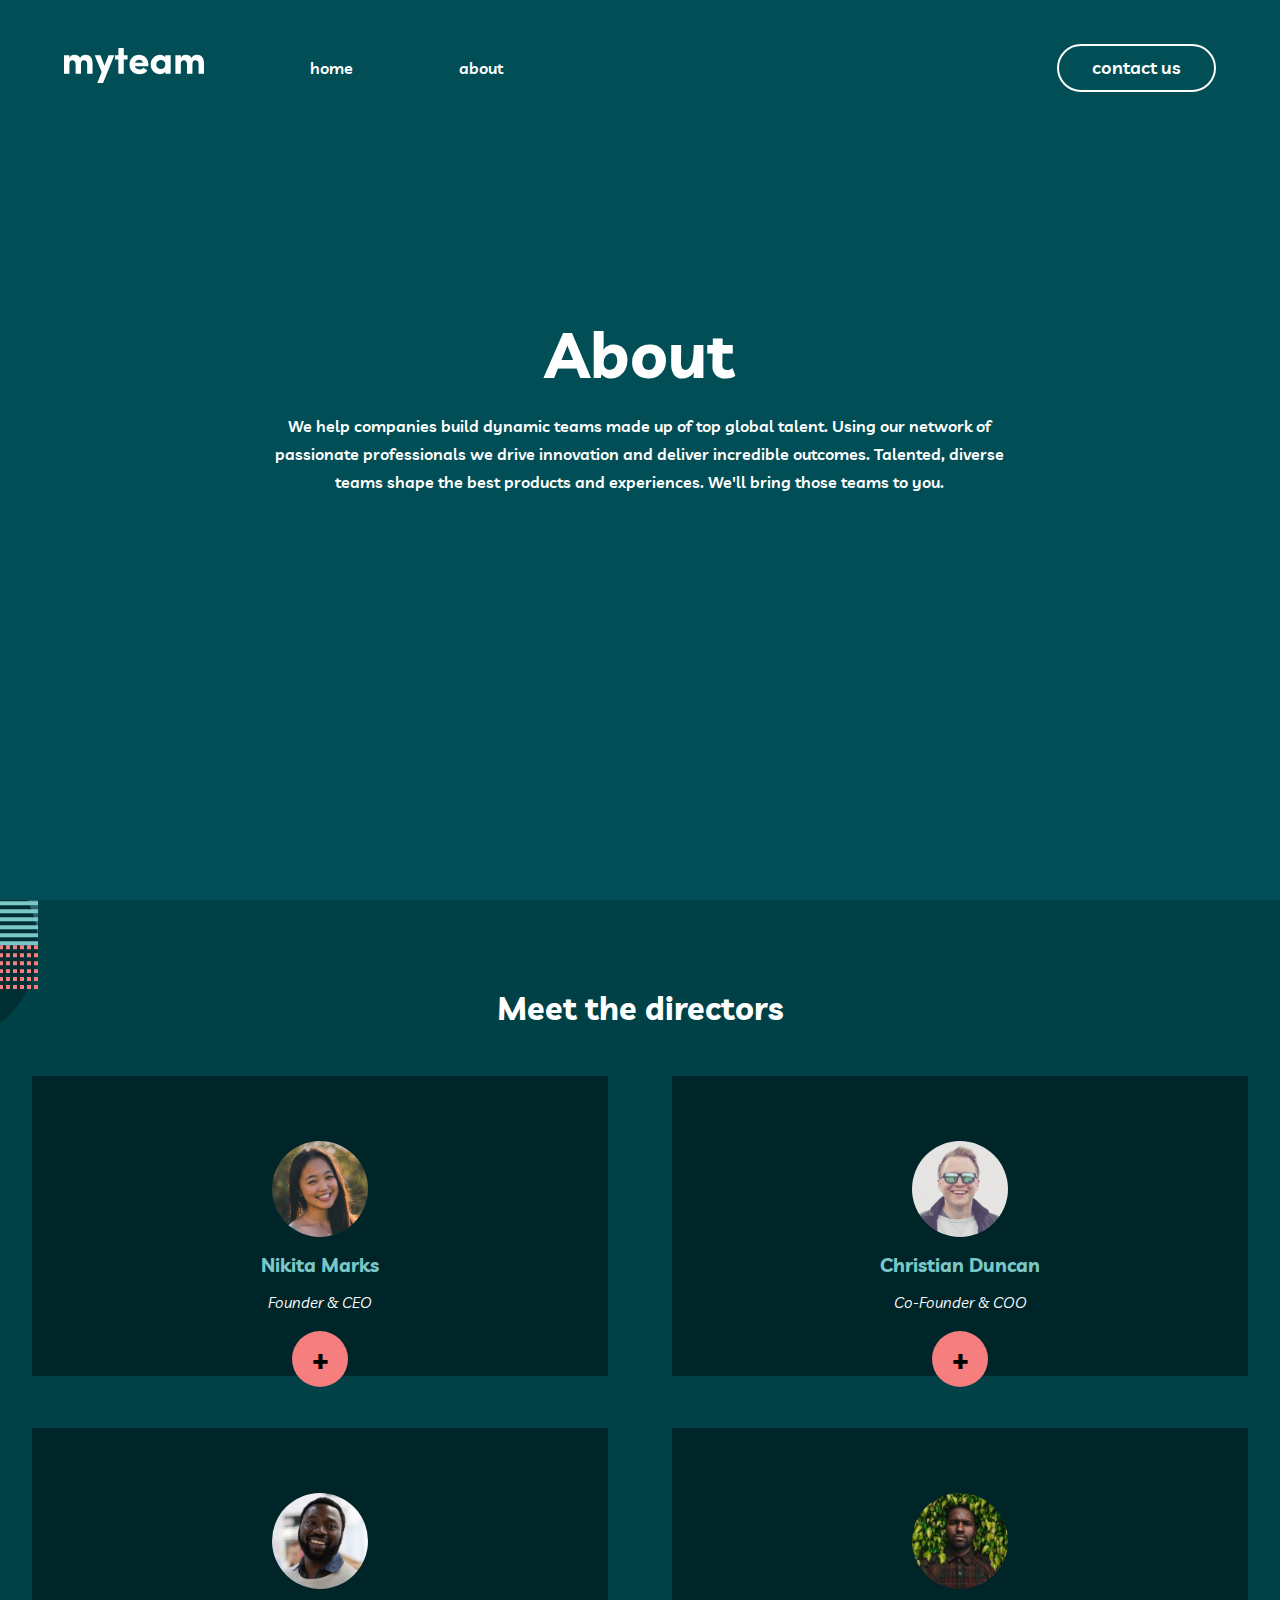
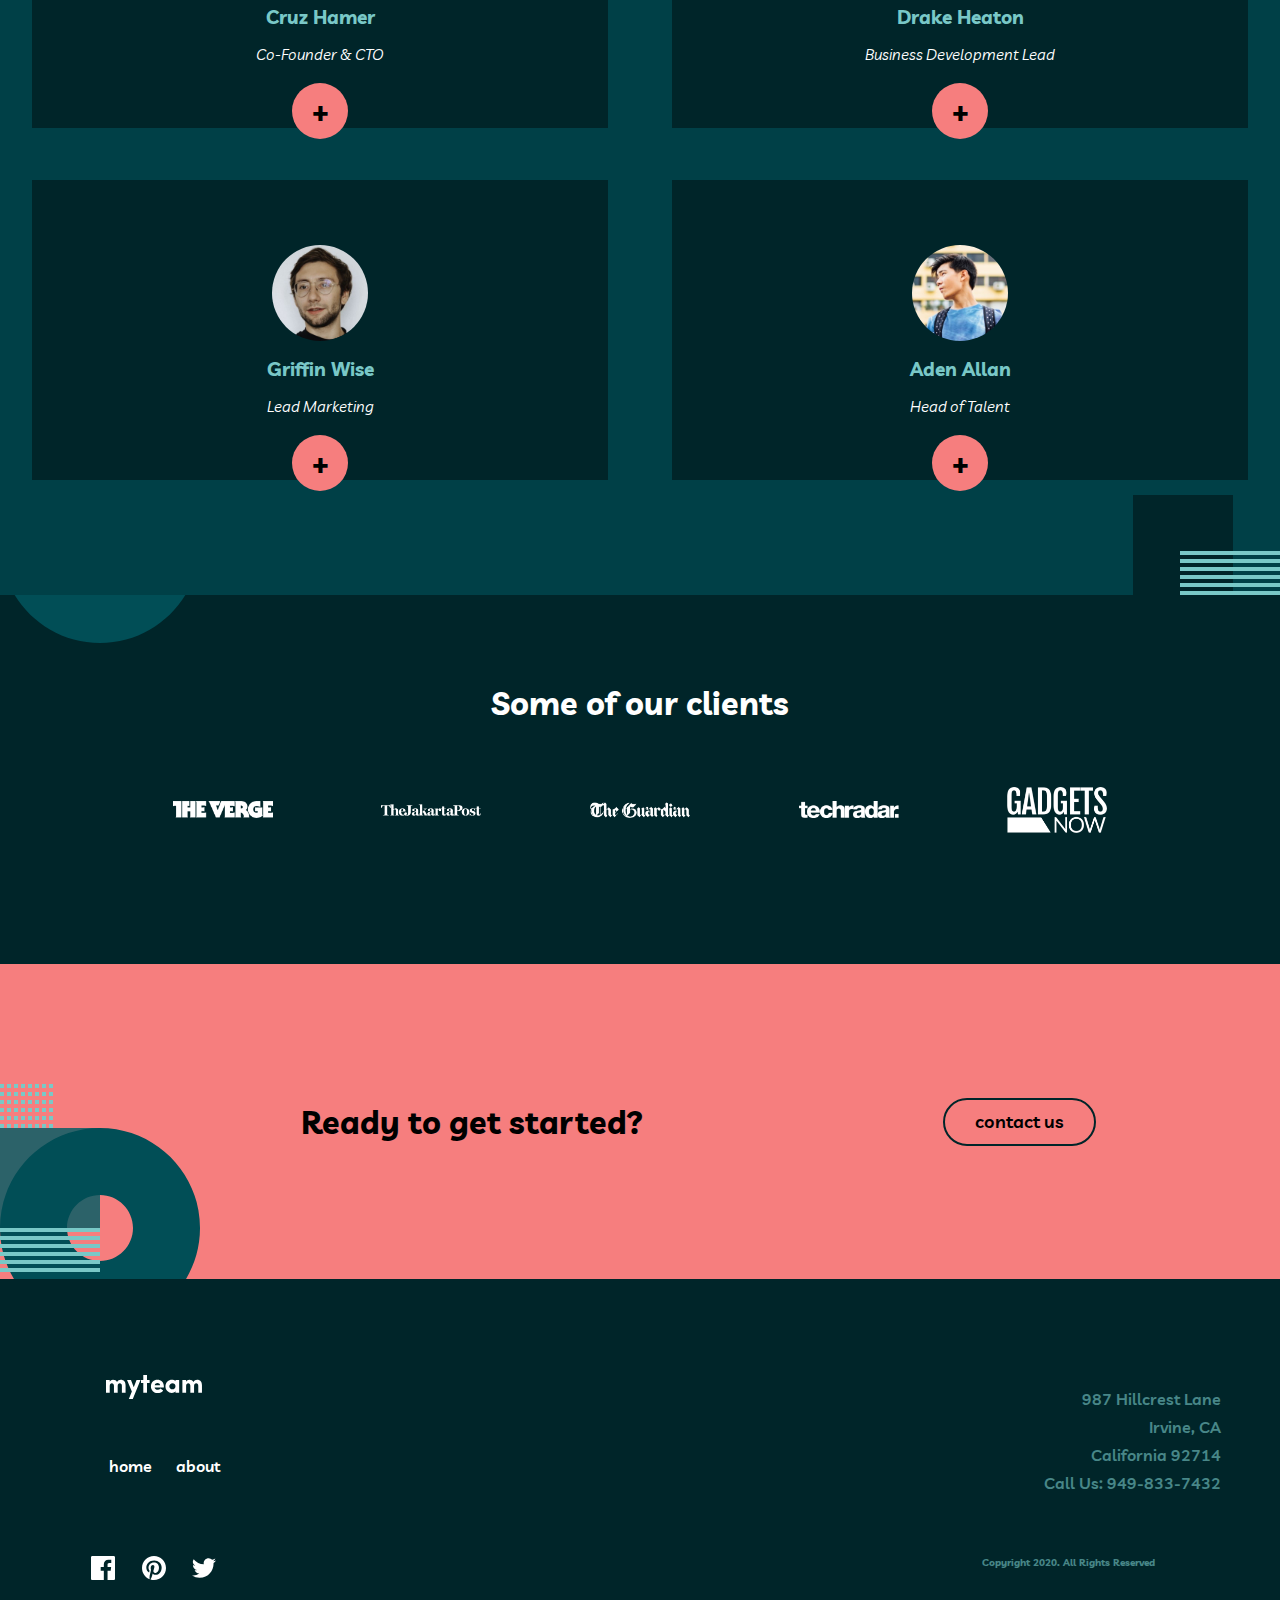
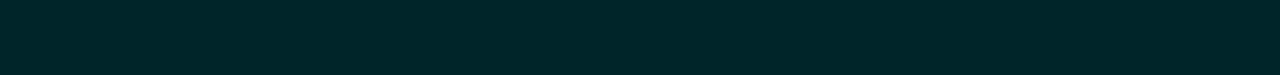
==== about.html @ 97788b9d "moved html to root" ====
<!DOCTYPE html>
<html lang="en">

<head>
  <meta charset="UTF-8">
  <meta name="viewport" content="width=device-width, initial-scale=1.0">
  <link rel="icon" type="image/png" sizes="32x32" href="/assets/favicon-32x32.png">
  <link rel="stylesheet" href="./about/sass-about/about.css">
  <script src="./script.js" defer></script>
  <title>Frontend Mentor | myteam website challenge - About</title>

</head>

<body>
  <main>
    <section class="intro-container">
      <header>
        <nav class="menu-bar">
          <div class="menu-bar__logo">
            <img src="/assets/logo.svg" alt="myteam-logo"
              sizes="(min-width: 375px) 128px, (min-width:1200px) 160px">
          </div>

          <div class="ham-container">
            <div id="ham-icon" onclick="toggleMobileMenu(this)">
              <div class="bar1"></div>
              <div class="bar2"></div>
              <div class="bar3"></div>
              <ul class="mobile-menu">
                <li><a href="/index.html">home</a></li>
                <li><a href="/">about</a></li>
                <a href="/contact/contact.html"><button type="button" class="contact-btn">contact Us</button></a>
              </ul>
            </div>
          </div>

          <div class="menu-bar__wrapper">
            <ul class="menu-bar__wrapper__list">
              <li><a href="/index.html">home</a></li>
              <li><a href="/">about</a></li>
            </ul>
            <a href="/contact/contact.html">
              <div class="contact-btn">contact us</div>
            </a>
          </div>
        </nav>
      </header>

      <section id="about">
        <article class="about-container">
          <div class="about-container__content">
            <h1>About</h1>
            <p>We help companies build dynamic teams made up of top global talent. Using our network of passionate
              professionals we drive innovation and deliver incredible outcomes. Talented, diverse teams shape the best
              products and experiences. We'll bring those teams to you.
            </p>
          </div>
        </article>
      </section>
    </section>

    <section class="directors">
   
      <article class="directors-heading">
        <h2>Meet the directors</h2>
      </article>

      <div class="director-grid">

        <div id="nikita" class="director-grid__card">
          <div class="director-grid__card__info">
            <img src="/assets/avatar-nikita.jpg" alt="avatar-nikita">
            <h3>Nikita Marks</h3>
            <i>Founder & CEO</i>
          </div>
          <div class="director-grid__card__second__info">
            <h3>Nikita Marks</h3>
            <q>Lorem ipsum dolor sit amet consectetur, adipisicing elit. Ut eaque voluptates at sequi veniam tenetur
              quod? Iure facere quibusdam nesciunt.</q>
            <div class="director-grid__card__second__info__socials">
              <img src="/assets/icon-twitter.svg" alt="icon-twitter">
              <img src="/assets/icon-linkedin.svg" alt="icon-linkedin">
            </div>
          </div>
          <button class="director-grid__card__icon">+</button>
        </div>

        <div id="christian" class="director-grid__card">
          <div class="director-grid__card__info">
            <img src="/assets/avatar-christian.jpg" alt="avatar-christian">
            <h3>Christian Duncan</h3>
            <i>Co-Founder & COO</i>
          </div>
          <div class="director-grid__card__second__info">
            <h3>Christian Duncan</h3>
            <q>Lorem ipsum dolor sit amet consectetur, adipisicing elit. Ut eaque voluptates at sequi veniam tenetur
              quod? Iure facere quibusdam nesciunt.</q>
            <div class="director-grid__card__second__info__socials">
              <img src="/assets/icon-twitter.svg" alt="icon-twitter">
              <img src="/assets/icon-linkedin.svg" alt="icon-linkedin">
            </div>
          </div>
          <button class="director-grid__card__icon">+</button>
        </div>

        <div id="cruz" class="director-grid__card">
          <div class="director-grid__card__info">
            <img src="/assets/avatar-cruz.jpg" alt="avatar-cruz">
            <h3>Cruz Hamer</h3>
            <i>Co-Founder & CTO</i>
          </div>
          <div class="director-grid__card__second__info">
            <h3>Cruz Hamer</h3>
            <q>Lorem ipsum dolor sit amet consectetur, adipisicing elit. Ut eaque voluptates at sequi veniam tenetur
              quod? Iure facere quibusdam nesciunt.</q>
            <div class="director-grid__card__second__info__socials">
              <img src="/assets/icon-twitter.svg" alt="icon-twitter">
              <img src="/assets/icon-linkedin.svg" alt="icon-linkedin">
            </div>
          </div>
          <button class="director-grid__card__icon">+</button>
        </div>

        <div id="drake" class="director-grid__card">
          <div class="director-grid__card__info">
            <img src="/assets/avatar-drake.jpg" alt="avatar-drake">
            <h3>Drake Heaton</h3>
            <i>Business Development Lead</i>
          </div>
          <div class="director-grid__card__second__info">
            <h3>Drake Heaton</h3>
            <q>Lorem ipsum dolor sit amet consectetur, adipisicing elit. Ut eaque voluptates at sequi veniam tenetur
              quod? Iure facere quibusdam nesciunt.</q>
            <div class="director-grid__card__second__info__socials">
              <img src="/assets/icon-twitter.svg" alt="icon-twitter">
              <img src="/assets/icon-linkedin.svg" alt="icon-linkedin">
            </div>
          </div>
          <button class="director-grid__card__icon">+</button>
        </div>

        <div id="griffin" class="director-grid__card">
          <div class="director-grid__card__info">
            <img src="/assets/avatar-griffin.jpg" alt="avatar-griffin">
            <h3>Griffin Wise</h3>
            <i>Lead Marketing</i>
          </div>
          <div class="director-grid__card__second__info">
            <h3>Griffin Wise</h3>
            <q>Lorem ipsum dolor sit amet consectetur, adipisicing elit. Ut eaque voluptates at sequi veniam tenetur
              quod? Iure facere quibusdam nesciunt.</q>
            <div class="director-grid__card__second__info__socials">
              <img src="/assets/icon-twitter.svg" alt="icon-twitter">
              <img src="/assets/icon-linkedin.svg" alt="icon-linkedin">
            </div>
          </div>
          <button class="director-grid__card__icon">+</button>
        </div>

        <div id="aden" class="director-grid__card">
          <div class="director-grid__card__info">
            <img src="/assets/avatar-aden.jpg" alt="avatar-aden">
            <h3>Aden Allan</h3>
            <i>Head of Talent</i>
          </div>
          <div class="director-grid__card__second__info">
            <h3>Aden Allan</h3>
            <q>Lorem ipsum dolor sit amet consectetur, adipisicing elit. Ut eaque voluptates at sequi veniam tenetur
              quod? Iure facere quibusdam nesciunt.</q>
            <div class="director-grid__card__second__info__socials">
              <img src="/assets/icon-twitter.svg" alt="icon-twitter">
              <img src="/assets/icon-linkedin.svg" alt="icon-linkedin">
            </div>
          </div>
          <button class="director-grid__card__icon">+</button>
        </div>

      </div>
    </section>

    <section class="clients">
      <div class="client-heading">
        <h2>Some of our clients</h2>
      </div>

      <article class="client-list">
        <img src="/assets/logo-the-verge.png" alt="logo-the-verge">
        <img src="/assets/logo-jakarta-post.png" alt="logo-jakarta-post">
        <img src="/assets/logo-the-guardian.png" alt="logo-the-guardian">
        <img src="/assets/logo-tech-radar.png" alt="logo-tech-radar">
        <img src="/assets/logo-gadgets-now.png" alt="logo-gadgets-now">
      </article>
    </section>

    <article class="get-started-container">
      <h5>Ready to get started?</h5>
      <a href="/contact/contact.html"><button class="get-started-container__btn">
        contact us
      </button></a>
    </article>
  </main>

  <footer class="footer-container">
    <nav class="footer-container__menu">
      <div class="footer-container__menu__logo">
        <img src="/assets/logo.svg" alt="logo">
      </div>
      <ul class="footer-container__menu__list">
        <li><a href="/index.html">home</a></li>
        <li><a href="./about/about.html">about</a></li>
      </ul>
    </nav>

    <div class="footer-container__information">
      <p>987 Hillcrest Lane</p>
      <p>Irvine, CA</p>
      <p>California 92714</p>
      <p>Call Us: 949-833-7432</p>
    </div>

    <div class="footer-container__socials">
      <img src="/assets/icon-facebook.svg" alt="icon-facebook">
      <img src="/assets/icon-pinterest.svg" alt="icon-pinterest">
      <img src="/assets/icon-twitter.svg" alt="icon-twitter">
    </div>

    <div class="footer-container__rights">
      <h6>Copyright 2020. All Rights Reserved</h6>
    </div>
  </footer>



</body>

</html>
---- about/sass-about/about.css ----
@import url("https://fonts.googleapis.com/css2?family=Livvic:wght@300;400;600;700&display=swap");
* {
  margin: 0;
  padding: 0;
  box-sizing: border-box;
}

a {
  text-decoration: none;
}

#nikita {
  grid-area: nikita;
}

#christian {
  grid-area: christian;
}

#cruz {
  grid-area: cruz;
}

#drake {
  grid-area: drake;
}

#griffin {
  grid-area: griffin;
}

#aden {
  grid-area: aden;
}

#ham-icon div {
  width: 20px;
  height: 3px;
  background-color: #fff;
  margin: 3px 0;
  transition: 0.4s;
  z-index: 10;
}

img {
  max-width: 100%;
  height: auto;
}

.ham-container {
  width: auto;
}

/*will rotate counterclockwise once user presses the icon which will form an X along with bar2*/
.open .bar1 {
  transform: rotate(-45deg) translate(-6px, 2px);
}
.open .bar2 {
  opacity: 0;
}
.open .bar3 {
  transform: rotate(45deg) translate(-6px, -3px);
}
.open .mobile-menu {
  display: flex;
  flex-direction: column;
  /*stacks each link on top of each other on mobile*/
  align-items: center;
  justify-content: center;
  z-index: 3;
  height: 100vh;
  margin-left: auto;
  top: 0;
  width: 70%;
  right: 0;
  box-shadow: -1px 9px 90px 180px rgba(45, 50, 77, 0.3490196078);
  border-radius: 4px;
  padding: 32px 0;
  list-style: none;
  margin-top: 0;
  margin-bottom: 0;
  font-family: "Livvic", sans-serif;
  background-color: #014e56;
  background-image: url("/assets/bg-pattern-home-2.svg");
  background-repeat: no-repeat;
  background-position: 60px bottom;
  background-size: contain;
}
.open .mobile-menu li {
  padding: 0.5rem;
}
.open .mobile-menu li a {
  color: white;
  font-weight: 600;
  font-size: 1.125rem;
}

/*once user opens the icon the links will display in a stacked view*/
.mobile-menu {
  display: none;
  position: absolute;
  top: 50px;
  /*fixed height of header*/
  left: 0;
  height: calc(70vh - 50px);
  /*takes the full remaining space of site hence width 100. set the height to 100 and subtract it from the height of header*/
  width: 100%;
  margin-top: 10px;
  font-size: 1.5rem;
  /*sets the background of the menu once user opens the icon. I want to make this transition more seamless. (future update)*/
  background-color: white;
}
.mobile-menu a {
  color: #000;
}
.mobile-menu li {
  margin-bottom: 10px;
}

.contact-btn {
  width: 159px;
  height: 48px;
  background-color: transparent;
  border: 2px solid white;
  border-radius: 24px;
  font-family: "Livvic", sans-serif;
  text-transform: lowercase;
  font-weight: 600;
  color: white;
  font-size: 1.125rem;
}

@media only screen and (min-width: 375px) {
  .appear {
    flex-direction: column;
    align-items: center;
    justify-content: center;
    gap: 12px;
  }
  .remove {
    display: none;
  }
  .directors .director-grid__card__second__info {
    display: none;
    flex-direction: column;
    align-items: center;
    justify-content: center;
    width: 100%;
    height: 100%;
    background-color: #002529;
    text-align: center;
    font-family: "Livvic", sans-serif;
    transition: all 0.5s ease-in-out;
  }
  .directors .director-grid__card__second__info h3 {
    color: #79c8c7;
  }
  .directors .director-grid__card__second__info q {
    color: white;
    font-weight: 600;
    line-height: 1.75rem;
  }
  .directors .director-grid__card__second__info__socials {
    display: flex;
    align-items: center;
    justify-content: space-evenly;
    width: 20%;
    margin: 0 auto;
  }
  .intro-container {
    background-color: #014e56;
    background-image: url("/assets/bg-pattern-about-1-mobile-nav-1.svg");
    background-repeat: no-repeat;
    background-position: 145% 115%;
    background-size: 200px;
    height: 100vh;
  }
  .intro-container .menu-bar {
    display: flex;
    align-items: center;
    justify-content: space-between;
    width: 90%;
    margin: 0 auto;
  }
  .intro-container .menu-bar__logo {
    margin: 48px 0;
  }
  .intro-container .menu-bar__wrapper {
    display: none;
  }
  .intro-container .menu-bar__wrapper__list a {
    transition: all 250ms ease-in-out;
  }
  .intro-container .menu-bar__wrapper__list a:not([disabled]):hover {
    cursor: pointer;
    color: #f67e7e;
  }
  .intro-container .menu-bar__wrapper .contact-btn {
    transition: all 250ms ease-in-out;
  }
  .intro-container .menu-bar__wrapper .contact-btn:not([disabled]):hover {
    cursor: pointer;
    background-color: white;
    color: #002529;
  }
  .intro-container .about-container {
    width: 90%;
    margin: 0 auto;
  }
  .intro-container .about-container__content {
    display: flex;
    flex-direction: column;
    align-items: center;
    font-family: "Livvic", sans-serif;
    text-align: center;
    gap: 1.125rem;
    height: 60vh;
    justify-content: center;
  }
  .intro-container .about-container__content h1 {
    font-size: 64px;
    color: white;
    margin: 0 auto;
    width: 70%;
  }
  .intro-container .about-container__content h1 .highlight {
    color: #f67e7e;
  }
  .intro-container .about-container__content p {
    color: white;
    font-weight: 600;
    line-height: 1.75rem;
  }
  .directors {
    background-color: #004047;
    background-image: url("/assets/bg-pattern-home-4-about-3.svg"), url("/assets/bg-pattern-about-2-contact-1.svg");
    background-repeat: no-repeat, no-repeat;
    background-position: bottom right, -45% -5%;
    padding-bottom: 115px;
  }
  .directors .directors-heading {
    text-align: center;
    width: 90%;
    margin: 0 auto;
    padding: 88px 0 48px 0;
    margin: 0 auto;
  }
  .directors .directors-heading h2 {
    font-family: "Livvic", sans-serif;
    color: white;
    font-size: 2rem;
  }
  .directors .director-grid {
    display: grid;
    justify-content: center;
    align-content: center;
    grid-template-columns: 0.95fr;
    grid-template-rows: repeat(6, 285px);
    row-gap: 52px;
    grid-template-areas: "nikita" "christian" "cruz" "drake" "griffin" "aden";
  }
  .directors .director-grid__card {
    width: 90%;
    margin: 0 auto;
    background-color: #002529;
    display: flex;
    flex-direction: column;
    align-items: center;
    justify-content: center;
    position: relative;
  }
  .directors .director-grid__card__info {
    width: 85%;
    margin: 0 auto;
    display: flex;
    flex-direction: column;
    align-items: center;
    gap: 1rem;
    font-family: "Livvic", sans-serif;
    color: white;
  }
  .directors .director-grid__card__info h3 {
    font-weight: 700;
    color: #79c8c7;
  }
  .directors .director-grid__card__info i {
    font-size: 15px;
  }
  .directors .director-grid__card__info img {
    border-radius: 50%;
    width: 96px;
    height: 96px;
  }
  .directors .director-grid__card__icon {
    position: absolute;
    top: calc(50% - 8px + 112.5px);
    width: 56px;
    height: 56px;
    border-radius: 50%;
    font-family: "Livvic", sans-serif;
    font-weight: 700;
    font-size: 1.75rem;
    border: none;
    background-color: #f67e7e;
    transition: all 250ms ease-in-out;
  }
  .directors .director-grid__card__icon:hover, .directors .director-grid__card__icon:focus {
    cursor: pointer;
    background-color: #79c8c7;
  }
  .clients {
    height: 90vh;
    background-color: #002529;
  }
  .clients .client-heading {
    width: 90%;
    margin: 0 auto;
    font-family: "Livvic", sans-serif;
    color: white;
    text-align: center;
    padding-top: 88px;
    margin-bottom: 64px;
  }
  .clients .client-heading h2 {
    font-size: 2rem;
    font-weight: 700;
  }
  .clients .client-list {
    display: flex;
    flex-direction: column;
    align-items: center;
    justify-content: center;
    width: 43%;
    margin: 0 auto;
    height: auto;
    gap: 64px;
  }
  .clients .client-list img {
    height: auto;
  }
  .get-started-container {
    background-color: #f67e7e;
    height: 60vh;
    display: flex;
    flex-direction: column;
    justify-content: center;
    align-items: center;
    background-image: url("/assets/bg-pattern-home-3.svg");
    background-repeat: no-repeat;
    background-size: 200px;
    background-position: 0px 310px;
  }
  .get-started-container h5 {
    font-family: "Livvic", sans-serif;
    font-size: 2rem;
    width: 80%;
    text-align: center;
    font-weight: 700;
    margin-bottom: 30px;
  }
  .get-started-container__btn {
    width: 153px;
    height: 48px;
    background-color: transparent;
    border: 2px solid #002529;
    border-radius: 24px;
    font-family: "Livvic", sans-serif;
    font-weight: 600;
    font-size: 1.125rem;
  }
  .footer-container {
    height: 55vh;
    background-color: #002529;
    width: 100%;
    font-family: "Livvic", sans-serif;
  }
  .footer-container__menu {
    display: flex;
    flex-direction: column;
    align-items: center;
    justify-content: center;
    gap: 24px;
  }
  .footer-container__menu__logo {
    margin-top: 66px;
    width: 96px;
  }
  .footer-container__menu__list {
    list-style: none;
    display: flex;
    align-items: center;
    justify-content: space-evenly;
    width: 50%;
  }
  .footer-container__menu__list a {
    color: white;
    font-weight: 600;
  }
  .footer-container__information {
    color: #79c8c7;
    display: flex;
    flex-direction: column;
    justify-content: center;
    align-items: center;
    line-height: 1.75rem;
    margin: 24px auto 40px auto;
    font-weight: 600;
    opacity: 0.6;
  }
  .footer-container__socials {
    display: flex;
    align-items: center;
    justify-content: space-evenly;
    width: 30%;
    margin: 0 auto 16px auto;
  }
  .footer-container__rights {
    text-align: center;
    font-weight: 600;
    color: #79c8c7;
    font-size: 15px;
    opacity: 0.6;
  }
}
@media only screen and (min-width: 768px) {
  .ham-container {
    display: none;
  }
  .intro-container {
    background-position: 120% bottom;
  }
  .intro-container .menu-bar__wrapper {
    display: flex;
    align-items: center;
    width: 100%;
  }
  .intro-container .menu-bar__wrapper__list {
    display: flex;
    align-items: center;
    justify-content: space-evenly;
    list-style: none;
    font-family: "Livvic", sans-serif;
    color: white;
    width: 40%;
    margin-right: auto;
  }
  .intro-container .menu-bar__wrapper__list a {
    font-weight: 600;
    color: white;
  }
  .intro-container .menu-bar__wrapper .contact-btn {
    display: flex;
    align-items: center;
    justify-content: center;
  }
  .intro-container .about-container__content h1 {
    font-size: 64px;
  }
  .intro-container .about-container__content p {
    width: 67%;
    margin: 0 auto;
    line-height: 1.75rem;
  }
  .directors {
    background-position: bottom right, -15% -5%;
  }
  .directors .director-grid {
    grid-template-columns: repeat(2, 0.95fr);
    grid-template-rows: repeat(3, 300px);
    grid-template-areas: "nikita christian" "cruz drake" "griffin aden";
  }
  .clients {
    height: 41vh;
    background-image: url("/assets/bg-pattern-about-4.svg");
    background-repeat: no-repeat;
    background-position-y: -90%;
  }
  .clients .client-list {
    flex-direction: row;
    width: 90%;
    margin: 0 auto;
    gap: 0;
    justify-content: space-evenly;
  }
  .clients .client-list img {
    width: 100px;
  }
  .get-started-container {
    height: 35vh;
    flex-direction: row;
    align-items: center;
    justify-content: space-evenly;
    background-position: 0px 120px;
  }
  .get-started-container h5 {
    margin: 0;
    width: 45%;
  }
  .footer-container {
    height: 44vh;
    position: relative;
  }
  .footer-container__menu {
    position: absolute;
    width: 14%;
    right: 84.47%;
    top: -40%;
    left: 5%;
    bottom: 0%;
    gap: 53px;
  }
  .footer-container__menu__logo {
    margin-top: 56px;
  }
  .footer-container__menu__list {
    gap: 24px;
  }
  .footer-container__information {
    position: absolute;
    width: 36%;
    align-items: flex-end;
    left: 59.36%;
    right: 0%;
    top: -18%;
    bottom: 0%;
    margin: 0;
  }
  .footer-container__socials {
    position: absolute;
    top: 70%;
    width: 14%;
    left: 5%;
  }
  .footer-container__rights {
    position: absolute;
    width: 33%;
    top: 70%;
    right: 0%;
  }
}
@media only screen and (min-width: 1440px) {
  .intro-container {
    background-position: 108% bottom;
  }
  .intro-container .about-container__content {
    flex-direction: row;
  }
  .intro-container .about-container__content h1 {
    font-size: 100px;
  }
  .intro-container .about-container__content p {
    text-align: left;
  }
  .directors {
    background-position: bottom right, -8% -5%;
  }
  .directors .directors-heading h2 {
    font-size: 3rem;
  }
  .directors .director-grid {
    grid-template-rows: repeat(2, 300px);
    grid-template-columns: repeat(3, 0.95fr);
    grid-template-areas: "nikita christian cruz" "drake griffin aden";
    width: 80%;
    margin: 0 auto;
  }
  .clients {
    height: 61vh;
    background-position-y: -38%;
  }
  .clients .client-heading h2 {
    font-size: 3rem;
  }
  .clients .client-list {
    width: 80%;
  }
  .clients .client-list img {
    width: 15%;
  }
  .get-started-container h5 {
    font-size: 3rem;
  }
  .get-started-container__btn {
    transition: all 250ms ease-in-out;
  }
  .get-started-container__btn:not([disabled]):hover {
    cursor: pointer;
    background-color: #002529;
    color: white;
  }
  .footer-container {
    height: 26vh;
  }
  .footer-container__menu {
    gap: 25px;
  }
  .footer-container__menu__list a {
    transition: all 250ms ease-in-out;
  }
  .footer-container__menu__list a:not([disabled]):hover {
    cursor: pointer;
    color: #f67e7e;
  }
  .footer-container__information {
    left: 29.04%;
    width: 40%;
    align-items: flex-start;
    top: 5%;
  }
  .footer-container__socials {
    right: 8%;
    left: auto;
    top: 30%;
  }
  .footer-container__socials img:not([disabled]):hover {
    cursor: pointer;
  }
}/*# sourceMappingURL=about.css.map */
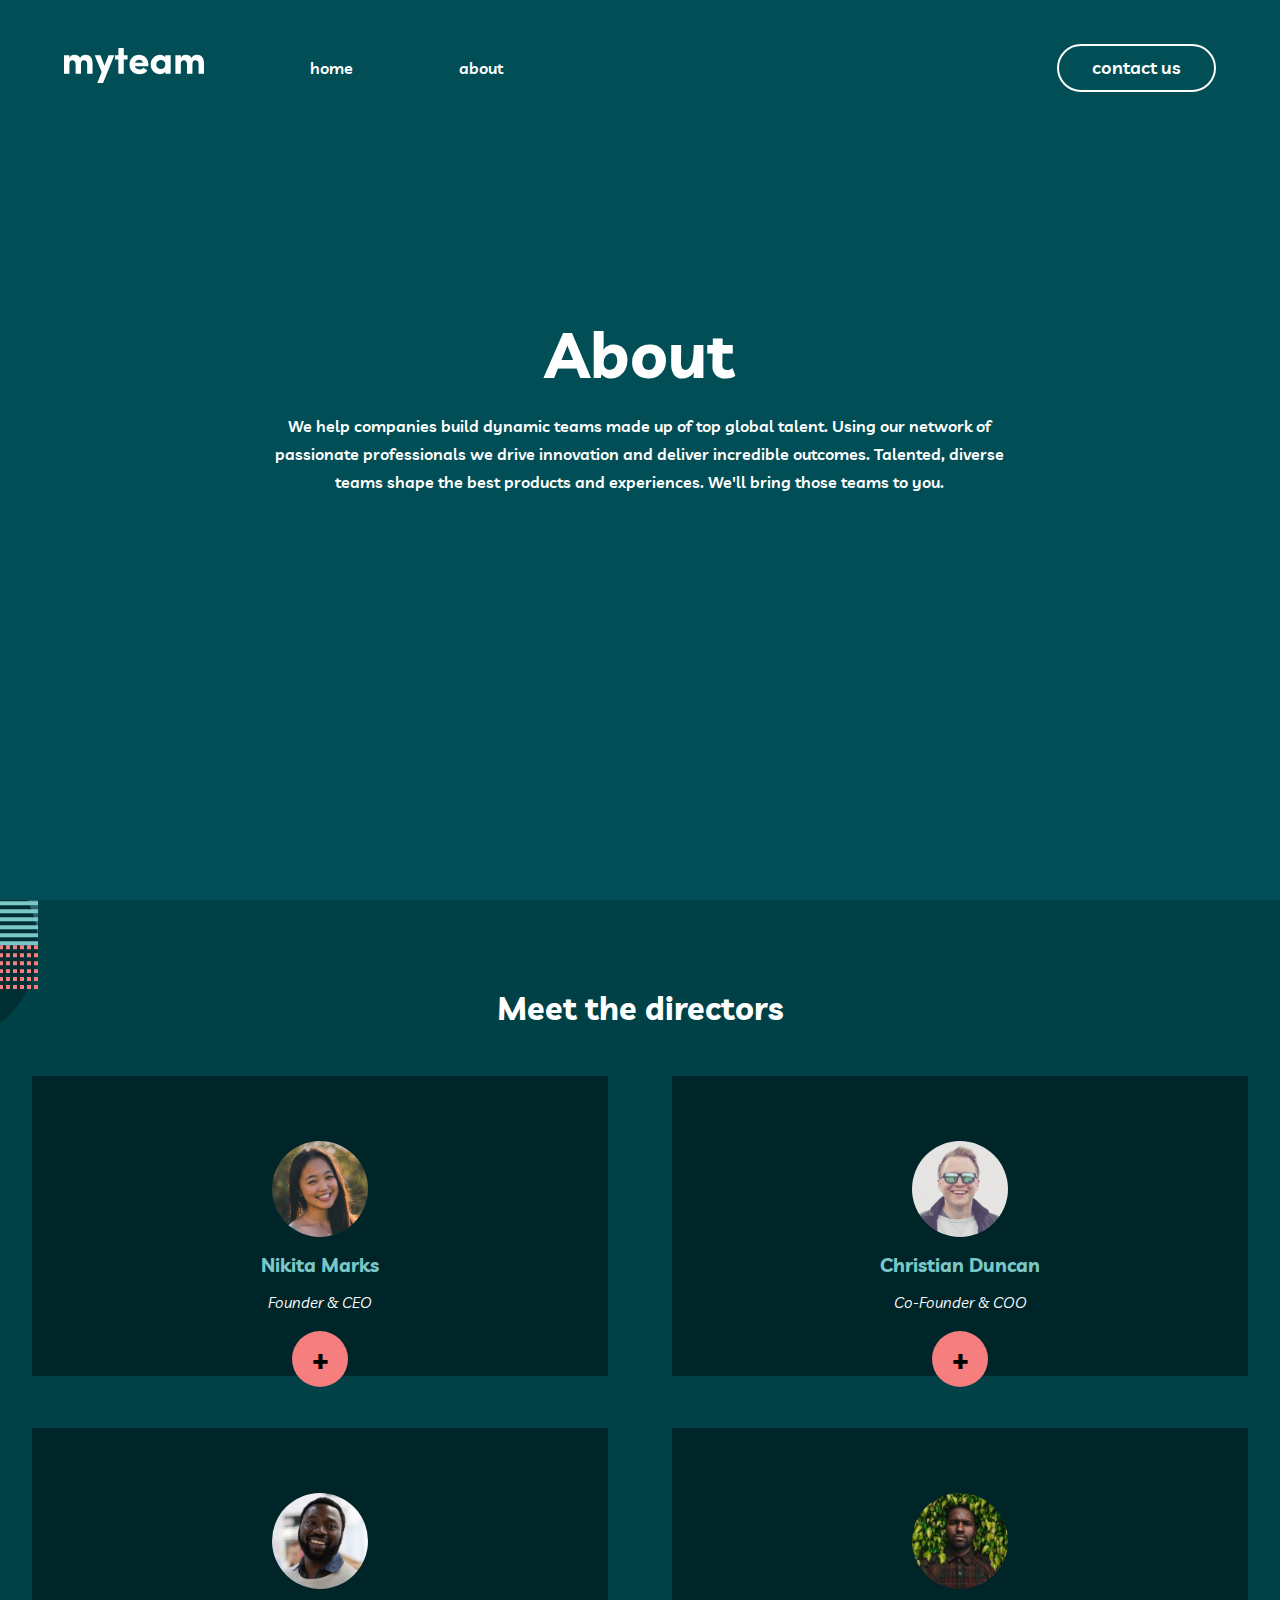
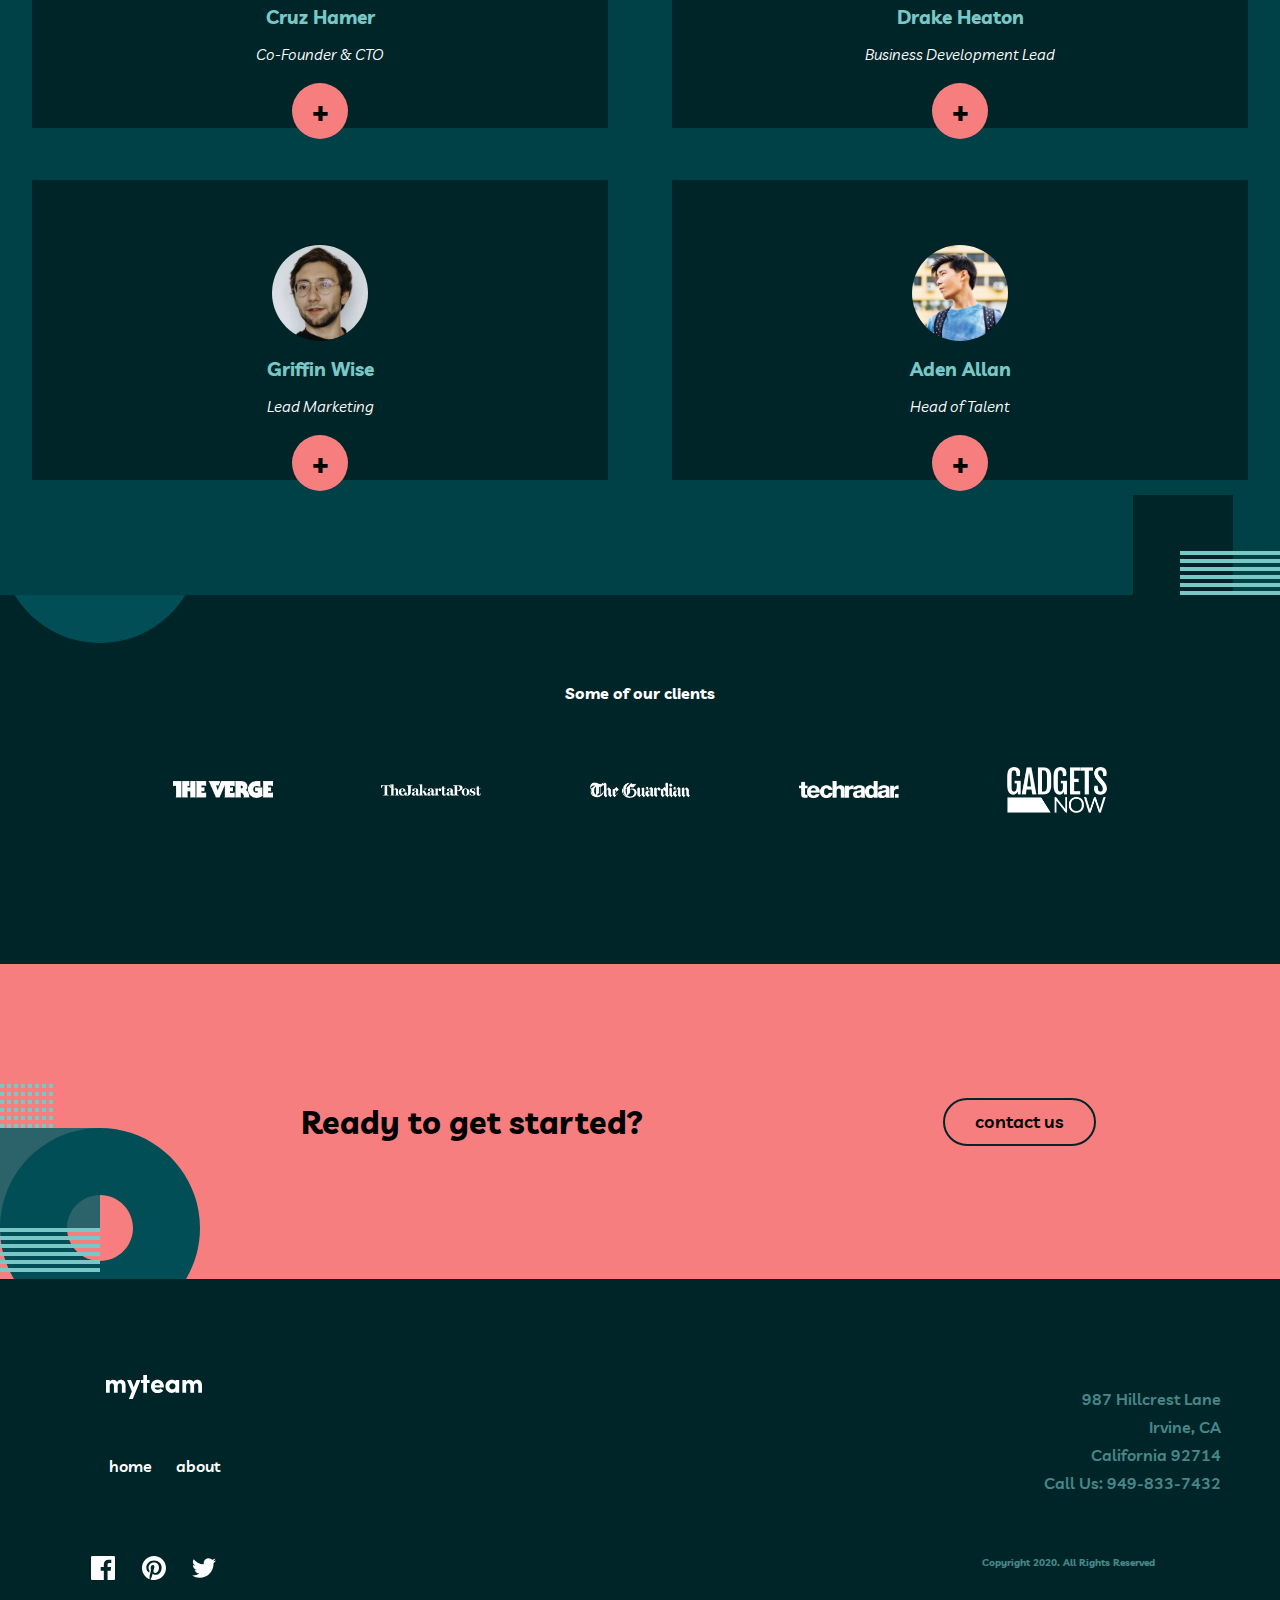
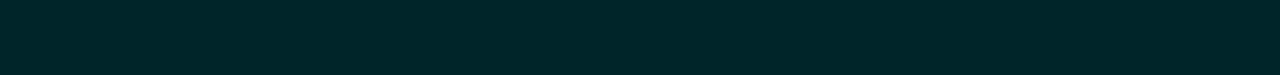
==== commit 8bd7ea51: "edit heading tags" ====
--- a/about.html
+++ b/about.html
@@ -6,7 +6,7 @@
   <meta name="viewport" content="width=device-width, initial-scale=1.0">
   <link rel="icon" type="image/png" sizes="32x32" href="/assets/favicon-32x32.png">
   <link rel="stylesheet" href="./about/sass-about/about.css">
-  <script src="./script.js" defer></script>
+  <script src="./about/script.js" defer></script>
   <title>Frontend Mentor | myteam website challenge - About</title>
 
 </head>
@@ -17,7 +17,7 @@
       <header>
         <nav class="menu-bar">
           <div class="menu-bar__logo">
-            <img src="/assets/logo.svg" alt="myteam-logo"
+            <img src="./assets/logo.svg" alt="myteam-logo"
               sizes="(min-width: 375px) 128px, (min-width:1200px) 160px">
           </div>
 
@@ -27,19 +27,19 @@
               <div class="bar2"></div>
               <div class="bar3"></div>
               <ul class="mobile-menu">
-                <li><a href="/index.html">home</a></li>
+                <li><a href="index.html">home</a></li>
                 <li><a href="/">about</a></li>
-                <a href="/contact/contact.html"><button type="button" class="contact-btn">contact Us</button></a>
+                <a href="contact.html"><button type="button" class="contact-btn">contact Us</button></a>
               </ul>
             </div>
           </div>
 
           <div class="menu-bar__wrapper">
             <ul class="menu-bar__wrapper__list">
-              <li><a href="/index.html">home</a></li>
+              <li><a href="index.html">home</a></li>
               <li><a href="/">about</a></li>
             </ul>
-            <a href="/contact/contact.html">
+            <a href="contact.html">
               <div class="contact-btn">contact us</div>
             </a>
           </div>
@@ -69,7 +69,7 @@
 
         <div id="nikita" class="director-grid__card">
           <div class="director-grid__card__info">
-            <img src="/assets/avatar-nikita.jpg" alt="avatar-nikita">
+            <img src="./assets/avatar-nikita.jpg" alt="avatar-nikita">
             <h3>Nikita Marks</h3>
             <i>Founder & CEO</i>
           </div>
@@ -77,9 +77,9 @@
             <h3>Nikita Marks</h3>
             <q>Lorem ipsum dolor sit amet consectetur, adipisicing elit. Ut eaque voluptates at sequi veniam tenetur
               quod? Iure facere quibusdam nesciunt.</q>
-            <div class="director-grid__card__second__info__socials">
-              <img src="/assets/icon-twitter.svg" alt="icon-twitter">
-              <img src="/assets/icon-linkedin.svg" alt="icon-linkedin">
+            <div class="director-grid__card__second__info__socials" onclick="toggleDescription(this)">
+              <img src="./assets/icon-twitter.svg" alt="icon-twitter">
+              <img src="./assets/icon-linkedin.svg" alt="icon-linkedin">
             </div>
           </div>
           <button class="director-grid__card__icon">+</button>
@@ -87,7 +87,7 @@
 
         <div id="christian" class="director-grid__card">
           <div class="director-grid__card__info">
-            <img src="/assets/avatar-christian.jpg" alt="avatar-christian">
+            <img src="./assets/avatar-christian.jpg" alt="avatar-christian">
             <h3>Christian Duncan</h3>
             <i>Co-Founder & COO</i>
           </div>
@@ -96,8 +96,8 @@
             <q>Lorem ipsum dolor sit amet consectetur, adipisicing elit. Ut eaque voluptates at sequi veniam tenetur
               quod? Iure facere quibusdam nesciunt.</q>
             <div class="director-grid__card__second__info__socials">
-              <img src="/assets/icon-twitter.svg" alt="icon-twitter">
-              <img src="/assets/icon-linkedin.svg" alt="icon-linkedin">
+              <img src="./assets/icon-twitter.svg" alt="icon-twitter">
+              <img src="./assets/icon-linkedin.svg" alt="icon-linkedin">
             </div>
           </div>
           <button class="director-grid__card__icon">+</button>
@@ -105,7 +105,7 @@
 
         <div id="cruz" class="director-grid__card">
           <div class="director-grid__card__info">
-            <img src="/assets/avatar-cruz.jpg" alt="avatar-cruz">
+            <img src="./assets/avatar-cruz.jpg" alt="avatar-cruz">
             <h3>Cruz Hamer</h3>
             <i>Co-Founder & CTO</i>
           </div>
@@ -114,8 +114,8 @@
             <q>Lorem ipsum dolor sit amet consectetur, adipisicing elit. Ut eaque voluptates at sequi veniam tenetur
               quod? Iure facere quibusdam nesciunt.</q>
             <div class="director-grid__card__second__info__socials">
-              <img src="/assets/icon-twitter.svg" alt="icon-twitter">
-              <img src="/assets/icon-linkedin.svg" alt="icon-linkedin">
+              <img src="./assets/icon-twitter.svg" alt="icon-twitter">
+              <img src="./assets/icon-linkedin.svg" alt="icon-linkedin">
             </div>
           </div>
           <button class="director-grid__card__icon">+</button>
@@ -123,7 +123,7 @@
 
         <div id="drake" class="director-grid__card">
           <div class="director-grid__card__info">
-            <img src="/assets/avatar-drake.jpg" alt="avatar-drake">
+            <img src="./assets/avatar-drake.jpg" alt="avatar-drake">
             <h3>Drake Heaton</h3>
             <i>Business Development Lead</i>
           </div>
@@ -132,8 +132,8 @@
             <q>Lorem ipsum dolor sit amet consectetur, adipisicing elit. Ut eaque voluptates at sequi veniam tenetur
               quod? Iure facere quibusdam nesciunt.</q>
             <div class="director-grid__card__second__info__socials">
-              <img src="/assets/icon-twitter.svg" alt="icon-twitter">
-              <img src="/assets/icon-linkedin.svg" alt="icon-linkedin">
+              <img src="./assets/icon-twitter.svg" alt="icon-twitter">
+              <img src="./assets/icon-linkedin.svg" alt="icon-linkedin">
             </div>
           </div>
           <button class="director-grid__card__icon">+</button>
@@ -141,7 +141,7 @@
 
         <div id="griffin" class="director-grid__card">
           <div class="director-grid__card__info">
-            <img src="/assets/avatar-griffin.jpg" alt="avatar-griffin">
+            <img src="./assets/avatar-griffin.jpg" alt="avatar-griffin">
             <h3>Griffin Wise</h3>
             <i>Lead Marketing</i>
           </div>
@@ -150,8 +150,8 @@
             <q>Lorem ipsum dolor sit amet consectetur, adipisicing elit. Ut eaque voluptates at sequi veniam tenetur
               quod? Iure facere quibusdam nesciunt.</q>
             <div class="director-grid__card__second__info__socials">
-              <img src="/assets/icon-twitter.svg" alt="icon-twitter">
-              <img src="/assets/icon-linkedin.svg" alt="icon-linkedin">
+              <img src="./assets/icon-twitter.svg" alt="icon-twitter">
+              <img src="./assets/icon-linkedin.svg" alt="icon-linkedin">
             </div>
           </div>
           <button class="director-grid__card__icon">+</button>
@@ -159,7 +159,7 @@
 
         <div id="aden" class="director-grid__card">
           <div class="director-grid__card__info">
-            <img src="/assets/avatar-aden.jpg" alt="avatar-aden">
+            <img src="./assets/avatar-aden.jpg" alt="avatar-aden">
             <h3>Aden Allan</h3>
             <i>Head of Talent</i>
           </div>
@@ -168,8 +168,8 @@
             <q>Lorem ipsum dolor sit amet consectetur, adipisicing elit. Ut eaque voluptates at sequi veniam tenetur
               quod? Iure facere quibusdam nesciunt.</q>
             <div class="director-grid__card__second__info__socials">
-              <img src="/assets/icon-twitter.svg" alt="icon-twitter">
-              <img src="/assets/icon-linkedin.svg" alt="icon-linkedin">
+              <img src="./assets/icon-twitter.svg" alt="icon-twitter">
+              <img src="./assets/icon-linkedin.svg" alt="icon-linkedin">
             </div>
           </div>
           <button class="director-grid__card__icon">+</button>
@@ -180,21 +180,21 @@
 
     <section class="clients">
       <div class="client-heading">
-        <h2>Some of our clients</h2>
+        <h4>Some of our clients</h4>
       </div>
 
       <article class="client-list">
-        <img src="/assets/logo-the-verge.png" alt="logo-the-verge">
-        <img src="/assets/logo-jakarta-post.png" alt="logo-jakarta-post">
-        <img src="/assets/logo-the-guardian.png" alt="logo-the-guardian">
-        <img src="/assets/logo-tech-radar.png" alt="logo-tech-radar">
-        <img src="/assets/logo-gadgets-now.png" alt="logo-gadgets-now">
+        <img src="./assets/logo-the-verge.png" alt="logo-the-verge">
+        <img src="./assets/logo-jakarta-post.png" alt="logo-jakarta-post">
+        <img src="./assets/logo-the-guardian.png" alt="logo-the-guardian">
+        <img src="./assets/logo-tech-radar.png" alt="logo-tech-radar">
+        <img src="./assets/logo-gadgets-now.png" alt="logo-gadgets-now">
       </article>
     </section>
 
     <article class="get-started-container">
       <h5>Ready to get started?</h5>
-      <a href="/contact/contact.html"><button class="get-started-container__btn">
+      <a href="contact.html"><button class="get-started-container__btn">
         contact us
       </button></a>
     </article>
@@ -203,11 +203,11 @@
   <footer class="footer-container">
     <nav class="footer-container__menu">
       <div class="footer-container__menu__logo">
-        <img src="/assets/logo.svg" alt="logo">
+        <img src="./assets/logo.svg" alt="logo">
       </div>
       <ul class="footer-container__menu__list">
-        <li><a href="/index.html">home</a></li>
-        <li><a href="./about/about.html">about</a></li>
+        <li><a href="index.html">home</a></li>
+        <li><a href="/">about</a></li>
       </ul>
     </nav>
 
@@ -219,9 +219,9 @@
     </div>
 
     <div class="footer-container__socials">
-      <img src="/assets/icon-facebook.svg" alt="icon-facebook">
-      <img src="/assets/icon-pinterest.svg" alt="icon-pinterest">
-      <img src="/assets/icon-twitter.svg" alt="icon-twitter">
+      <img src="./assets/icon-facebook.svg" alt="icon-facebook">
+      <img src="./assets/icon-pinterest.svg" alt="icon-pinterest">
+      <img src="./assets/icon-twitter.svg" alt="icon-twitter">
     </div>
 
     <div class="footer-container__rights">
--- a/about/sass-about/about.css
+++ b/about/sass-about/about.css
@@ -81,7 +81,7 @@
   margin-bottom: 0;
   font-family: "Livvic", sans-serif;
   background-color: #014e56;
-  background-image: url("/assets/bg-pattern-home-2.svg");
+  background-image: url("assets/bg-pattern-home-2.svg");
   background-repeat: no-repeat;
   background-position: 60px bottom;
   background-size: contain;
@@ -542,6 +542,29 @@
   .intro-container {
     background-position: 108% bottom;
   }
+  .intro-container .menu-bar {
+    width: 80%;
+  }
+  .intro-container .menu-bar__wrapper__list {
+    width: 10%;
+    margin-left: 5%;
+    gap: 40px;
+  }
+  .intro-container .menu-bar__wrapper__list a {
+    transition: all 250ms ease-in-out;
+  }
+  .intro-container .menu-bar__wrapper__list a:not([disabled]):hover {
+    cursor: pointer;
+    color: #f67e7e;
+  }
+  .intro-container .menu-bar__wrapper .contact-btn {
+    transition: all 250ms ease-in-out;
+  }
+  .intro-container .menu-bar__wrapper .contact-btn:not([disabled]):hover {
+    cursor: pointer;
+    background-color: white;
+    color: #002529;
+  }
   .intro-container .about-container__content {
     flex-direction: row;
   }
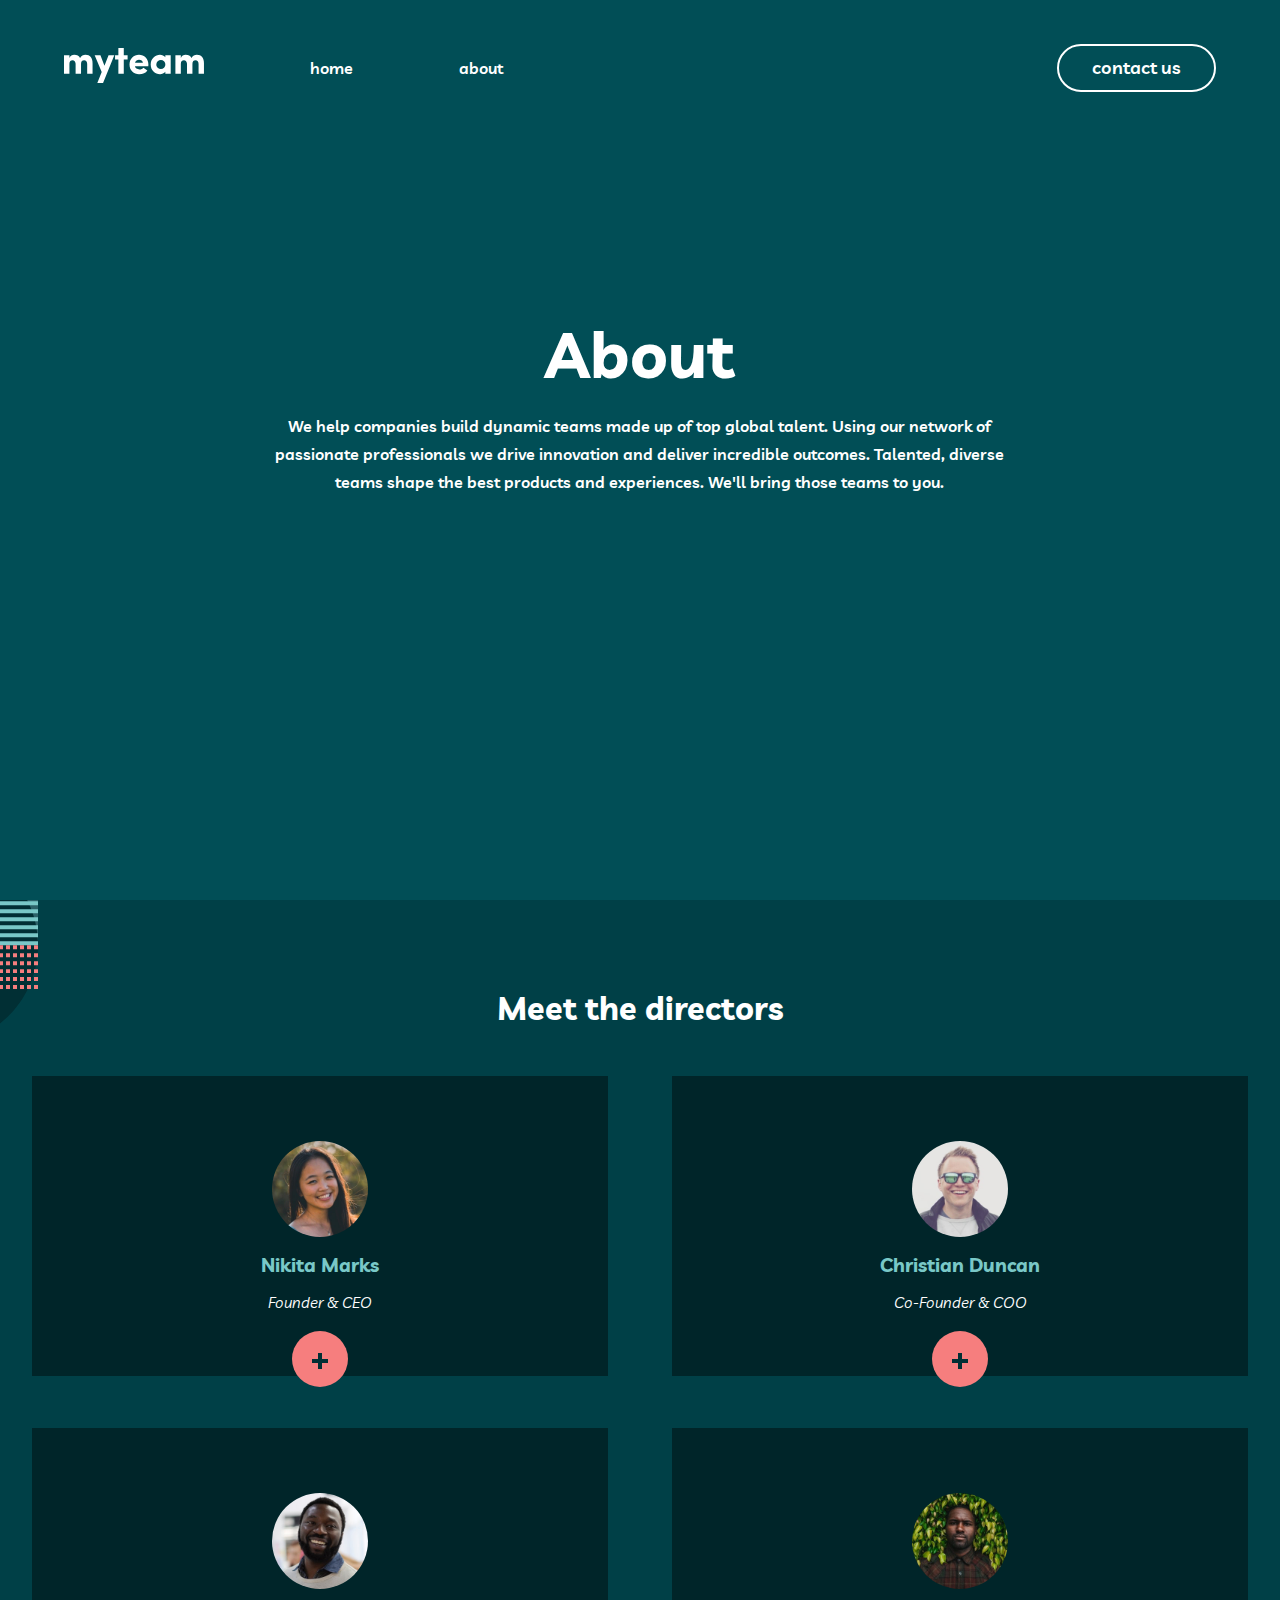
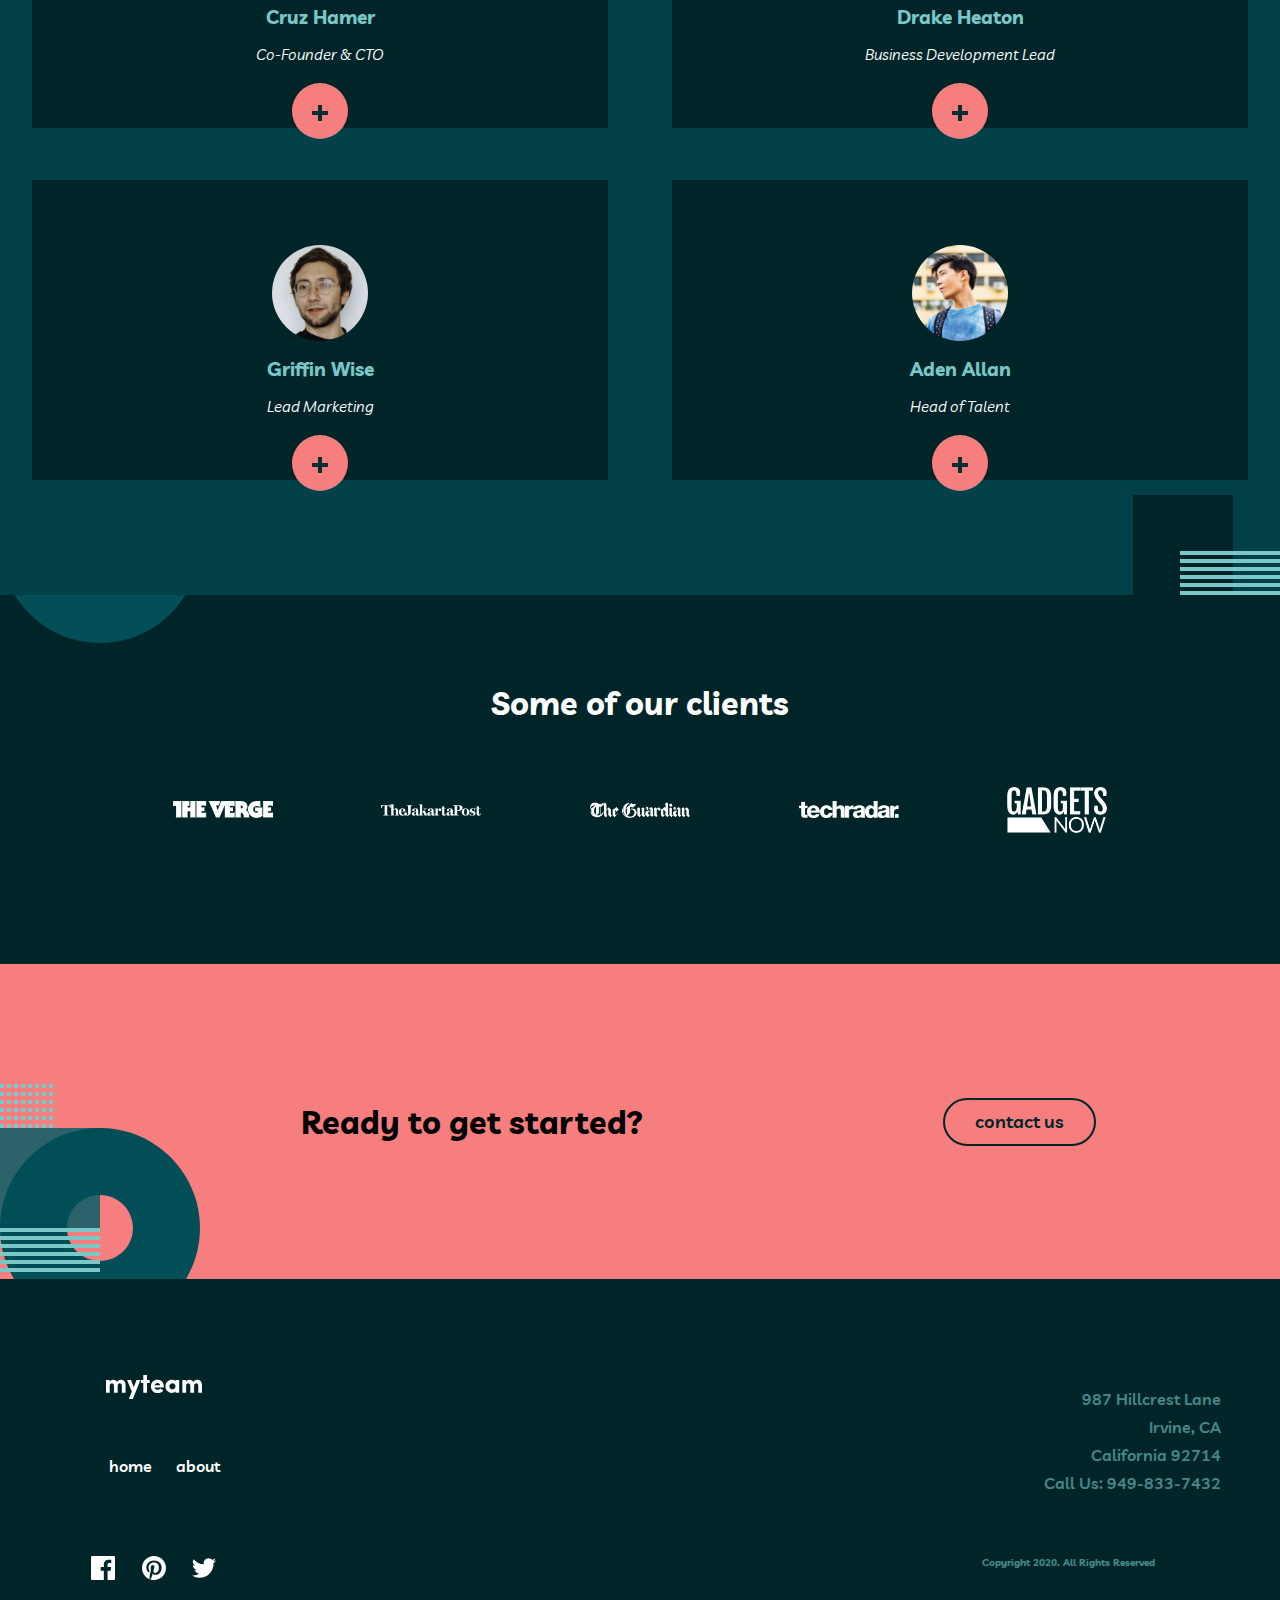
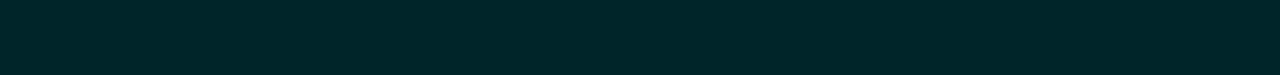
==== commit 15243f54: "button icon rotates when clicked and bg-color changes" ====
--- a/about.html
+++ b/about.html
@@ -7,7 +7,7 @@
   <link rel="icon" type="image/png" sizes="32x32" href="/assets/favicon-32x32.png">
   <link rel="stylesheet" href="./about/sass-about/about.css">
   <script src="./about/script.js" defer></script>
-  <title>Frontend Mentor | myteam website challenge - About</title>
+  <title>Frontend Mentor | MyTeam Website Challenge - About</title>
 
 </head>
 
@@ -17,7 +17,7 @@
       <header>
         <nav class="menu-bar">
           <div class="menu-bar__logo">
-            <img src="./assets/logo.svg" alt="myteam-logo"
+            <img src="./assets/logo.svg" alt=""
               sizes="(min-width: 375px) 128px, (min-width:1200px) 160px">
           </div>
 
@@ -73,16 +73,18 @@
             <h3>Nikita Marks</h3>
             <i>Founder & CEO</i>
           </div>
+          <button class="director-grid__card__icon" aria-expanded="false">
+            <img src="./assets/icon-cross.svg" class="director-grid__card__icon__cross" width="16" height="16" alt="">
+          </button>
           <div class="director-grid__card__second__info">
             <h3>Nikita Marks</h3>
             <q>Lorem ipsum dolor sit amet consectetur, adipisicing elit. Ut eaque voluptates at sequi veniam tenetur
               quod? Iure facere quibusdam nesciunt.</q>
-            <div class="director-grid__card__second__info__socials" onclick="toggleDescription(this)">
-              <img src="./assets/icon-twitter.svg" alt="icon-twitter">
-              <img src="./assets/icon-linkedin.svg" alt="icon-linkedin">
-            </div>
-          </div>
-          <button class="director-grid__card__icon">+</button>
+            <div class="director-grid__card__second__info__socials">
+              <img src="./assets/icon-twitter.svg" alt="icon-twitter">
+              <img src="./assets/icon-linkedin.svg" alt="icon-linkedin">
+            </div>
+          </div>
         </div>
 
         <div id="christian" class="director-grid__card">
@@ -91,6 +93,9 @@
             <h3>Christian Duncan</h3>
             <i>Co-Founder & COO</i>
           </div>
+          <button class="director-grid__card__icon" aria-expanded="false">
+            <img src="./assets/icon-cross.svg" class="director-grid__card__icon__cross" width="16" height="16" alt="">
+          </button>
           <div class="director-grid__card__second__info">
             <h3>Christian Duncan</h3>
             <q>Lorem ipsum dolor sit amet consectetur, adipisicing elit. Ut eaque voluptates at sequi veniam tenetur
@@ -100,7 +105,6 @@
               <img src="./assets/icon-linkedin.svg" alt="icon-linkedin">
             </div>
           </div>
-          <button class="director-grid__card__icon">+</button>
         </div>
 
         <div id="cruz" class="director-grid__card">
@@ -109,6 +113,9 @@
             <h3>Cruz Hamer</h3>
             <i>Co-Founder & CTO</i>
           </div>
+          <button class="director-grid__card__icon" aria-expanded="false">
+            <img src="./assets/icon-cross.svg" class="director-grid__card__icon__cross" width="16" height="16" alt="">
+          </button>
           <div class="director-grid__card__second__info">
             <h3>Cruz Hamer</h3>
             <q>Lorem ipsum dolor sit amet consectetur, adipisicing elit. Ut eaque voluptates at sequi veniam tenetur
@@ -118,7 +125,6 @@
               <img src="./assets/icon-linkedin.svg" alt="icon-linkedin">
             </div>
           </div>
-          <button class="director-grid__card__icon">+</button>
         </div>
 
         <div id="drake" class="director-grid__card">
@@ -127,6 +133,9 @@
             <h3>Drake Heaton</h3>
             <i>Business Development Lead</i>
           </div>
+          <button class="director-grid__card__icon" aria-expanded="false">
+            <img src="./assets/icon-cross.svg" class="director-grid__card__icon__cross" width="16" height="16" alt="">
+          </button>
           <div class="director-grid__card__second__info">
             <h3>Drake Heaton</h3>
             <q>Lorem ipsum dolor sit amet consectetur, adipisicing elit. Ut eaque voluptates at sequi veniam tenetur
@@ -136,7 +145,6 @@
               <img src="./assets/icon-linkedin.svg" alt="icon-linkedin">
             </div>
           </div>
-          <button class="director-grid__card__icon">+</button>
         </div>
 
         <div id="griffin" class="director-grid__card">
@@ -145,6 +153,9 @@
             <h3>Griffin Wise</h3>
             <i>Lead Marketing</i>
           </div>
+          <button class="director-grid__card__icon" aria-expanded="false">
+            <img src="./assets/icon-cross.svg" class="director-grid__card__icon__cross" width="16" height="16" alt="">
+          </button>
           <div class="director-grid__card__second__info">
             <h3>Griffin Wise</h3>
             <q>Lorem ipsum dolor sit amet consectetur, adipisicing elit. Ut eaque voluptates at sequi veniam tenetur
@@ -154,7 +165,6 @@
               <img src="./assets/icon-linkedin.svg" alt="icon-linkedin">
             </div>
           </div>
-          <button class="director-grid__card__icon">+</button>
         </div>
 
         <div id="aden" class="director-grid__card">
@@ -163,6 +173,9 @@
             <h3>Aden Allan</h3>
             <i>Head of Talent</i>
           </div>
+          <button class="director-grid__card__icon" aria-expanded="false">
+            <img src="./assets/icon-cross.svg" class="director-grid__card__icon__cross" width="16" height="16" alt="">
+          </button>
           <div class="director-grid__card__second__info">
             <h3>Aden Allan</h3>
             <q>Lorem ipsum dolor sit amet consectetur, adipisicing elit. Ut eaque voluptates at sequi veniam tenetur
@@ -172,7 +185,6 @@
               <img src="./assets/icon-linkedin.svg" alt="icon-linkedin">
             </div>
           </div>
-          <button class="director-grid__card__icon">+</button>
         </div>
 
       </div>
--- a/about/sass-about/about.css
+++ b/about/sass-about/about.css
@@ -131,42 +131,6 @@
 }
 
 @media only screen and (min-width: 375px) {
-  .appear {
-    flex-direction: column;
-    align-items: center;
-    justify-content: center;
-    gap: 12px;
-  }
-  .remove {
-    display: none;
-  }
-  .directors .director-grid__card__second__info {
-    display: none;
-    flex-direction: column;
-    align-items: center;
-    justify-content: center;
-    width: 100%;
-    height: 100%;
-    background-color: #002529;
-    text-align: center;
-    font-family: "Livvic", sans-serif;
-    transition: all 0.5s ease-in-out;
-  }
-  .directors .director-grid__card__second__info h3 {
-    color: #79c8c7;
-  }
-  .directors .director-grid__card__second__info q {
-    color: white;
-    font-weight: 600;
-    line-height: 1.75rem;
-  }
-  .directors .director-grid__card__second__info__socials {
-    display: flex;
-    align-items: center;
-    justify-content: space-evenly;
-    width: 20%;
-    margin: 0 auto;
-  }
   .intro-container {
     background-color: #014e56;
     background-image: url("/assets/bg-pattern-about-1-mobile-nav-1.svg");
@@ -291,6 +255,39 @@
     width: 96px;
     height: 96px;
   }
+  .directors .director-grid__card__second__info {
+    display: flex;
+    flex-direction: column;
+    align-items: center;
+    justify-content: center;
+    width: 100%;
+    height: 100%;
+    background-color: #002529;
+    text-align: center;
+    font-family: "Livvic", sans-serif;
+    transition: all 0.5s ease-in-out;
+    opacity: 0;
+    top: 0;
+    visibility: hidden;
+    gap: 1rem;
+    position: absolute;
+  }
+  .directors .director-grid__card__second__info h3 {
+    color: #79c8c7;
+  }
+  .directors .director-grid__card__second__info q {
+    color: white;
+    font-weight: 600;
+    line-height: 1.75rem;
+    width: 95%;
+  }
+  .directors .director-grid__card__second__info__socials {
+    display: flex;
+    align-items: center;
+    justify-content: space-evenly;
+    width: 20%;
+    margin: 0 auto;
+  }
   .directors .director-grid__card__icon {
     position: absolute;
     top: calc(50% - 8px + 112.5px);
@@ -303,10 +300,25 @@
     border: none;
     background-color: #f67e7e;
     transition: all 250ms ease-in-out;
+    z-index: 5;
+    color: #002529;
   }
   .directors .director-grid__card__icon:hover, .directors .director-grid__card__icon:focus {
     cursor: pointer;
     background-color: #79c8c7;
+  }
+  .directors .director-grid__card__icon__cross {
+    transition: all 250ms linear;
+  }
+  .directors .director-grid__card__icon[aria-expanded=true] ~ .director-grid__card__second__info {
+    opacity: 1;
+    visibility: visible;
+  }
+  .directors .director-grid__card__icon[aria-expanded=true] .director-grid__card__icon__cross {
+    transform: rotate(135deg);
+  }
+  .directors .director-grid__card__icon[aria-expanded=false] {
+    background-color: #f67e7e;
   }
   .clients {
     height: 90vh;
@@ -321,7 +333,7 @@
     padding-top: 88px;
     margin-bottom: 64px;
   }
-  .clients .client-heading h2 {
+  .clients .client-heading h4 {
     font-size: 2rem;
     font-weight: 700;
   }
@@ -367,6 +379,7 @@
     font-family: "Livvic", sans-serif;
     font-weight: 600;
     font-size: 1.125rem;
+    color: #002529;
   }
   .footer-container {
     height: 55vh;
